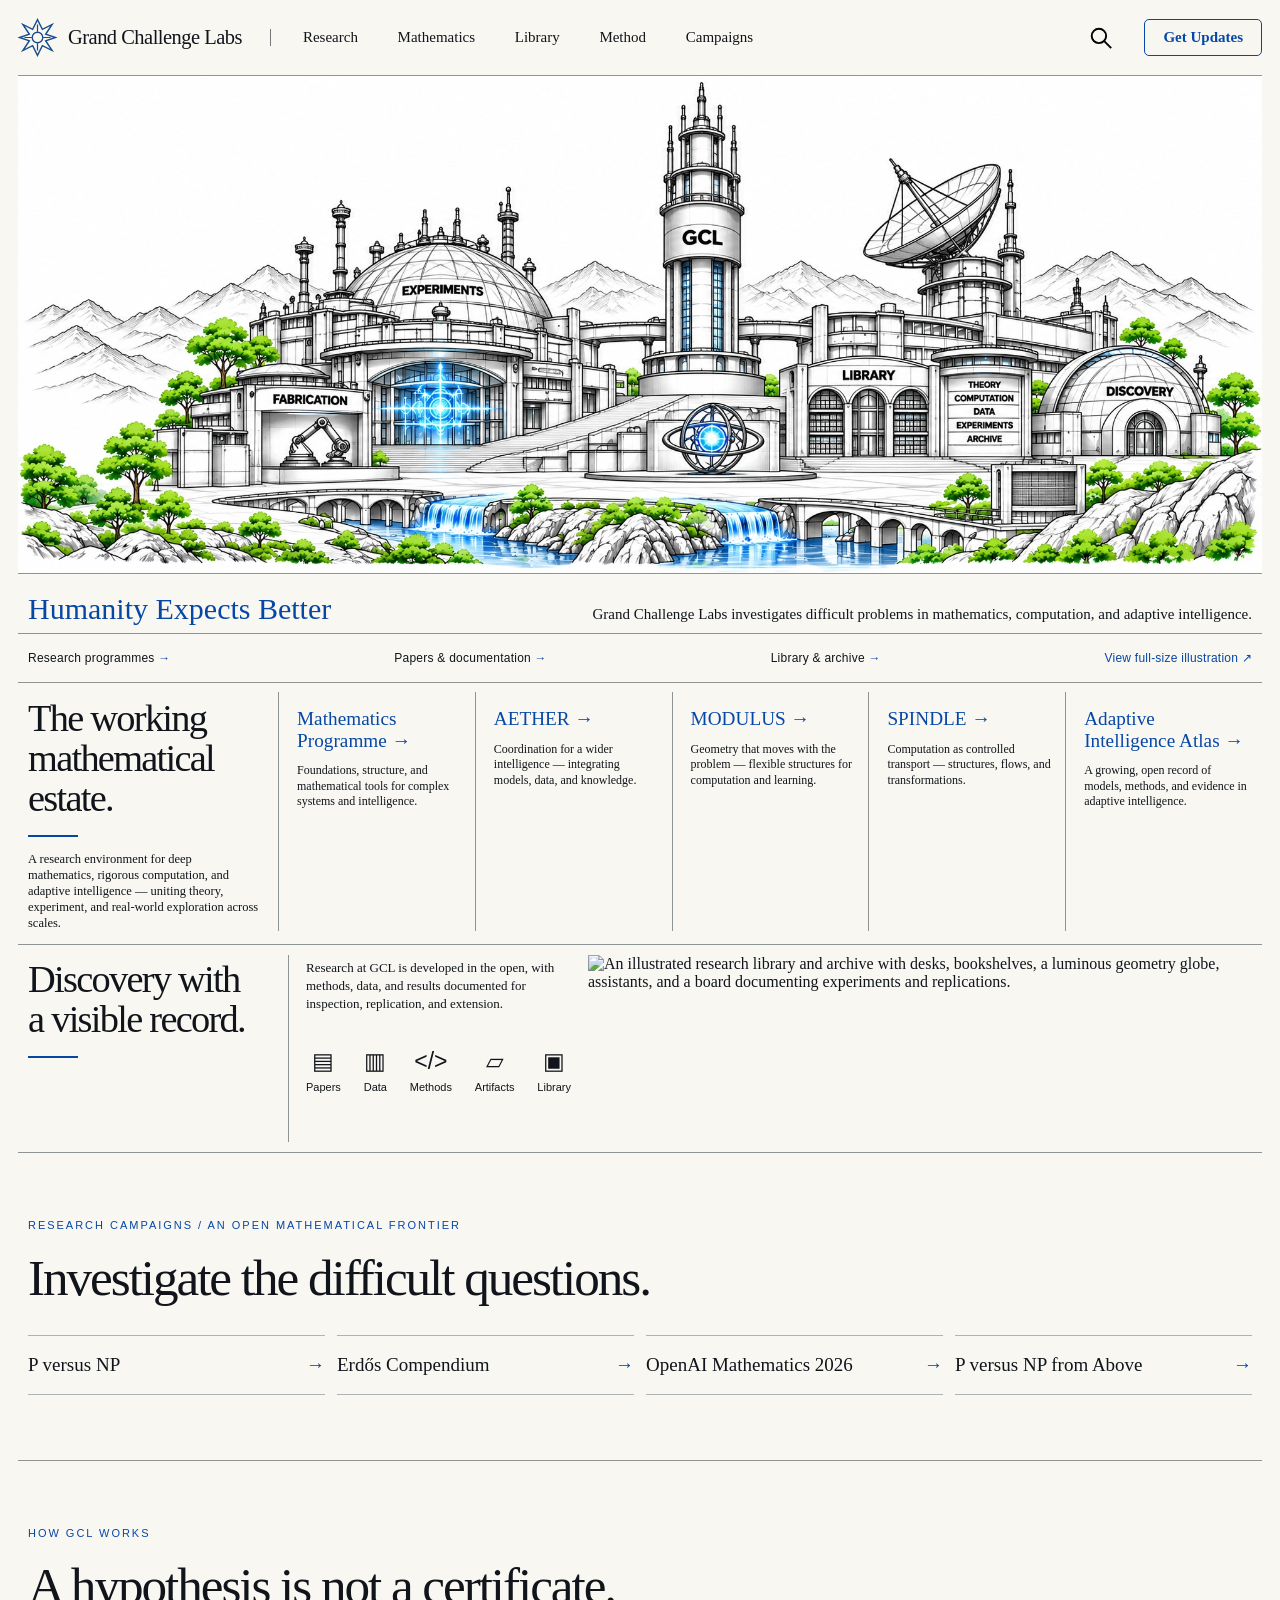
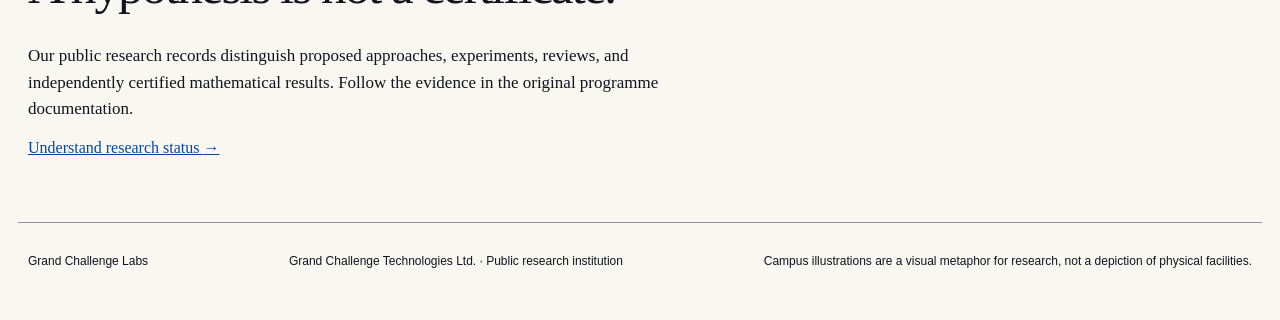
==== index.html @ 89ad5665 "Establish GCL institutional homepage from validated preview baseline" ====
<!doctype html>
<html lang="en">
<head>
  <meta charset="utf-8">
  <meta name="viewport" content="width=device-width, initial-scale=1">
  <meta name="theme-color" content="#f8f7f2">
  <meta name="description" content="Grand Challenge Labs investigates problems in mathematics, computation, and adaptive intelligence. Explore research programmes, documentary records, and working evidence.">
  <title>Grand Challenge Labs · Humanity Expects Better</title>
  
  <link rel="preload" href="assets/hero-polished-no-wiring.webp" as="image" type="image/webp">
  <style>
:root{--ink:#11151b;--paper:#f8f7f2;--blue:#0647a6;--rule:#8f9495;--sans:Arial,Helvetica,sans-serif}*{box-sizing:border-box}html{scroll-behavior:smooth}body{margin:0;background:var(--paper);color:var(--ink);font-family:Georgia,'Times New Roman',serif}a{color:inherit}a:focus-visible,button:focus-visible,input:focus-visible{outline:3px solid var(--blue);outline-offset:3px}button{font:inherit}.shell{width:min(1440px,calc(100% - 36px));margin-inline:auto}.skip{position:absolute;left:-9999px;z-index:50;background:white;padding:14px}.skip:focus{left:10px;top:10px}.masthead{height:76px;display:flex;align-items:center;border-bottom:1px solid #939393;gap:28px}.identity{display:flex;align-items:center;gap:11px;text-decoration:none;font-size:clamp(17px,1.6vw,23px);white-space:nowrap;letter-spacing:-.025em}.mark{height:39px;width:39px;color:#174d8e}.masthead nav{display:flex;border-left:1px solid #777;padding-left:32px;gap:clamp(18px,3.1vw,51px);flex:1}.masthead nav a{text-decoration:none;font-size:15px;white-space:nowrap}.masthead nav a:hover,.record-links a:hover,.quick-links a:hover{text-decoration:underline;text-decoration-color:var(--blue)}.mast-actions{display:flex;align-items:center;gap:28px}.search-button{background:none;border:0;cursor:pointer;width:31px;height:31px;padding:2px}.search-button svg{width:100%;height:100%}.outline-button{display:inline-flex;justify-content:center;align-items:center;gap:7px;border:1.5px solid var(--blue);border-radius:5px;padding:9px 18px;color:var(--blue);text-decoration:none;white-space:nowrap;background:rgba(248,247,242,.94);font-size:15px;font-weight:bold}.outline-button:hover{background:#e4ebf9}.menu-toggle{display:none}.hero{height:565px;position:relative;overflow:hidden}.hero-art{position:absolute;right:-10px;top:0;width:calc(100% - 190px);height:100%;object-fit:cover;object-position:right center}.hero:after{content:"";position:absolute;left:0;top:0;bottom:0;width:365px;background:linear-gradient(90deg,var(--paper) 0%,rgba(248,247,242,.98) 45%,rgba(248,247,242,.78) 74%,transparent 100%);pointer-events:none}.hero-copy{position:absolute;left:12px;top:13px;z-index:1;width:300px}.hero h1{font-size:clamp(62px,6.8vw,99px);font-weight:400;line-height:.82;letter-spacing:-.075em;margin:0 0 9px}.brand-rule{height:1.5px;background:#111;width:230px;margin:13px 0 8px}.tagline{font-size:23px;line-height:1.1;color:var(--blue);margin:0 0 11px;white-space:nowrap}.lede{font-size:16px;line-height:1.19;max-width:259px;margin:0 0 14px}.hero-cta{font-size:13px;padding:8px 10px}.quick-links{display:grid;gap:14px;margin-top:18px}.quick-links a{display:flex;align-items:center;gap:14px;font-size:12px;text-decoration:none}.quick-icon{font-size:22px;width:22px;line-height:1;text-align:center}.rule{border-top:1px solid var(--rule)}.estate{min-height:0;display:grid;grid-template-columns:minmax(260px,1.2fr) minmax(0,4.8fr);border-bottom:1px solid var(--rule);padding:9px 0 13px}.estate-intro{padding:7px 19px 0 10px}.estate h2,.record h2{font-size:clamp(31px,3vw,48px);line-height:1.04;font-weight:400;letter-spacing:-.045em;margin:0 0 16px}.blue-rule{display:block;background:var(--blue);width:50px;height:2px;margin:0 0 14px}.estate-intro p{font-size:12.5px;line-height:1.28;max-width:316px;margin:0}.programme-grid{display:grid;grid-template-columns:repeat(5,minmax(0,1fr));min-width:0}.programme{border-left:1px solid var(--rule);text-decoration:none;padding:16px 14px 18px 18px;min-width:0;display:flex;flex-direction:column}.programme h3{font-size:clamp(17px,1.5vw,21px);line-height:1.12;letter-spacing:.002em;color:var(--blue);font-weight:400;margin:0 0 12px}.programme h3 span{white-space:nowrap}.programme p{font-size:12px;line-height:1.28;margin:0;max-width:190px}.programme:hover h3{text-decoration:underline}.record{min-height:206px;display:grid;grid-template-columns: 270px 300px minmax(0,1fr);border-bottom:1px solid var(--rule);padding:10px 0}.record-title{padding:5px 12px 0 10px}.record-copy{padding:4px 17px;border-left:1px solid var(--rule)}.record-copy p{font-size:13px;line-height:1.38;margin:0}.record-links{display:flex;justify-content:space-between;gap:10px;margin-top:35px}.record-links a{font:11px var(--sans);text-decoration:none;text-align:center;display:grid;gap:9px}.record-links a span{font-size:23px;height:24px}.library-art{display:block;width:100%;height:187px;object-fit:cover;object-position:center}.below,.method{padding:62px 10px 65px;border-bottom:1px solid var(--rule)}.eyebrow{text-transform:uppercase;letter-spacing:.18em;font:11px var(--sans);color:var(--blue)}.below h2,.method h2{font-size:clamp(30px,4vw,58px);font-weight:400;letter-spacing:-.04em;margin:15px 0 28px}.below-links{display:grid;grid-template-columns:repeat(4,1fr);gap:12px}.below-links a{border-top:1px solid #b0b3b4;border-bottom:1px solid #b0b3b4;padding:18px 0;display:flex;align-items:center;justify-content:space-between;gap:12px;font-size:19px;text-decoration:none}.below-links a:hover{color:var(--blue)}.below-links span{color:var(--blue)}.method p{max-width:700px;font-size:17px;line-height:1.55}.method>a{color:var(--blue)}footer{padding:30px 10px 50px;display:flex;flex-wrap:wrap;justify-content:space-between;gap:18px;font:12px/1.4 var(--sans)}dialog{width:min(610px,calc(100vw - 40px));padding:32px;border:1px solid #69717a;background:var(--paper);box-shadow:0 20px 70px #0003}dialog::backdrop{background:#1119}dialog h2{font-size:38px;font-weight:normal}dialog label{display:block;font:13px var(--sans);margin-bottom:9px}dialog input{display:block;width:100%;padding:13px;font:18px var(--sans);background:white;border:1px solid #69717a}dialog .close{float:right;background:none;border:0;font-size:32px;cursor:pointer}#search-results{display:grid;margin-top:22px;gap:7px}#search-results a{text-decoration:none;padding:10px;border-bottom:1px solid #bbb}#search-results a:hover{color:var(--blue)}
@media(max-width:1180px){.masthead{gap:16px}.masthead nav{gap:16px;padding-left:18px}.mast-actions{gap:9px}.programme{padding-left:10px;padding-right:9px}.estate{grid-template-columns:250px minmax(0,1fr)}.record{grid-template-columns:245px 270px minmax(0,1fr)}}
@media(max-width:900px){.masthead{height:auto;min-height:70px;flex-wrap:wrap;padding:13px 0}.identity{flex:1}.menu-toggle{display:inline-flex;align-items:center;gap:8px;background:none;border:1px solid #a2a2a2;padding:6px 9px;border-radius:3px;font:13px var(--sans)}.masthead nav{display:none;order:5;flex-basis:100%;border:0;padding:10px 0;border-top:1px solid #bbb;flex-wrap:wrap}.masthead nav.open{display:flex}.mast-actions{margin-left:auto}.updates{font-size:12px;padding:7px}.hero{height:525px}.hero-art{width:calc(100% + 100px);right:-235px;opacity:.85}.hero:after{width:400px}.estate{display:block;padding-bottom:20px}.estate-intro{padding:17px 11px}.estate-intro p{max-width:650px;font-size:14px}.programme-grid{grid-template-columns:repeat(3,minmax(0,1fr));gap:0}.programme{padding:10px 15px;min-height:185px}.record{grid-template-columns: 1fr 1fr}.library-art{grid-column:1/-1;height:auto;max-height:270px;object-fit:cover}.below-links{grid-template-columns:repeat(2,1fr)}}
@media(max-width:600px){.shell{width:min(100% - 24px,1440px)}.identity{font-size:17px}.mark{width:32px;height:32px}.masthead{gap:10px}.mast-actions{gap:4px}.updates{display:none}.hero{height:620px}.hero-art{width:100%;right:-65px;top:233px;height:390px;object-fit:cover;object-position:center}.hero:after{width:100%;height:285px;bottom:auto;background:linear-gradient(var(--paper) 82%, transparent)}.hero-copy{left:4px;top:8px;width:100%;}.hero h1{font-size:59px}.brand-rule{width:206px;margin:11px 0 8px}.tagline{font-size:22px}.lede{max-width:300px;font-size:14px;line-height:1.32}.hero-cta{font-size:12px;padding:7px}.quick-links{position:absolute;top:386px;background:#f8f7f2eb;padding:12px;margin:0;left:0;gap:8px}.quick-links a{font-size:11px}.programme-grid{grid-template-columns:repeat(2,minmax(0,1fr))}.programme{padding:12px 8px;min-height:210px}.programme h3{font-size:18px}.programme-graphic{height:60px}.programme p{font-size:12px}.record{display:block}.record-title,.record-copy{border:0;padding:12px 7px}.record-links{margin-top:20px}.library-art{height:auto;max-height:none}.below-links{grid-template-columns:1fr}.below,.method{padding:42px 10px}.below-links a{font-size:17px}}
@media(prefers-reduced-motion:reduce){html{scroll-behavior:auto}}

/* Hero integrity: mockup artwork contains editorial text in its left edge.
   Crop that edge inside a dedicated illustration viewport; never layer the
   live heading over the image. Keep both responsive and accessible. */
.hero{isolation:isolate}
.hero-visual{position:absolute;inset:0 0 0 420px;overflow:hidden;pointer-events:none}
.hero-art{position:absolute;top:0;right:0;left:auto;width:140%;height:100%;object-fit:cover;object-position:right center;max-width:none}
.hero:after{display:none}
.hero-copy{left:12px;top:16px;width:395px;z-index:2}
.hero h1{font-size:clamp(64px,5.35vw,82px);line-height:.91;letter-spacing:-.065em}
.tagline{font-size:22px}
.lede{font-size:16px;line-height:1.32;max-width:300px}
@media(max-width:900px){.hero{height:525px}.hero-visual{left:355px}.hero-copy{width:335px}.hero h1{font-size:clamp(61px,7vw,73px)}}
@media(max-width:600px){.hero{height:725px}.hero-copy{top:10px;left:5px;width:calc(100% - 10px)}.hero h1{font-size:clamp(53px,11vw,67px)}.hero-visual{inset:345px 0 0 0}.hero-art{width:145%;height:100%;top:0;right:0;object-fit:cover;object-position:right center}.quick-links{position:static;background:transparent;padding:0;margin-top:15px;gap:8px}.lede{font-size:14px;max-width:300px}.tagline{font-size:20px}}
@media(min-width:601px) and (max-width:720px){.hero-visual{left:330px}.hero-copy{width:315px}.hero h1{font-size:60px}}


/* Full-composition hero: no cropping, forced aspect ratio, or overlay text. */
.visually-hidden{position:absolute!important;width:1px;height:1px;padding:0;margin:-1px;overflow:hidden;clip-path:inset(50%);white-space:nowrap;border:0}
.hero{height:auto;min-height:0;position:relative;overflow:visible;isolation:auto}
.hero-art{display:block;position:static;inset:auto;width:100%;max-width:100%;height:auto;min-height:0;object-fit:contain;object-position:center;opacity:1;image-rendering:auto}
.hero:after{display:none}
.hero-hotspot{position:absolute;left:2.5%;top:54%;width:15%;height:8%;border-radius:5px}
.hero-hotspot:focus-visible{outline:3px solid var(--blue);outline-offset:1px}
.hero-links{display:flex;align-items:center;justify-content:space-between;gap:15px;flex-wrap:wrap;padding:15px 10px;border-top:1px solid var(--rule);font:12px/1.5 var(--sans);letter-spacing:.02em}
.hero-links a{color:var(--ink);text-decoration:none}
.hero-links a span{color:var(--blue)}
.hero-links a:hover{text-decoration:underline}
.hero-links .view-art{color:var(--blue)}
@media(max-width:900px){.hero{height:auto;min-height:0}.hero-art{position:static;right:auto;top:auto;width:100%;height:auto;opacity:1;object-fit:contain}}
@media(max-width:600px){.hero{height:auto;min-height:0}.hero-art{position:static;right:auto;top:auto;width:100%;height:auto;object-fit:contain}.hero-links{display:grid;grid-template-columns:1fr 1fr;gap:14px;font-size:12px}.hero-hotspot{display:none}}


/* Approved clean architectural engraving: full-image presentation with no overlaid copy. */
.hero{position:relative;overflow:visible;height:auto;min-height:0}
.hero-art{display:block;position:static;width:100%;max-width:100%;height:auto;object-fit:contain;object-position:center;opacity:1;image-rendering:auto}
.hero-introduction{display:flex;align-items:baseline;justify-content:space-between;gap:2.5rem;border-top:1px solid var(--rule);padding:17px 10px 6px}
.hero-introduction p{margin:0;font-size:15px;line-height:1.5}
.hero-introduction .hero-motto{font-size:clamp(21px,2.4vw,30px);color:var(--blue);white-space:nowrap;line-height:1.2}
@media(max-width:690px){.hero-introduction{display:block;padding-top:16px}.hero-introduction p+p{margin-top:9px}}
</style>
  
</head>
<body>
<a class="skip" href="#main">Skip to content</a>
<header class="masthead shell">
  <a class="identity" href="#top" aria-label="Grand Challenge Labs — home">
    <svg class="mark" viewBox="0 0 48 48" aria-hidden="true"><path d="M24 2L30 14 42 8 34 20 46 24 34 28 42 40 30 34 24 46 18 34 6 40 14 28 2 24 14 20 6 8 18 14Z" fill="none" stroke="currentColor" stroke-width="1.7"/><circle cx="24" cy="24" r="6.5" fill="none" stroke="currentColor" stroke-width="1.7"/><path d="M24 8V17M24 31V40M8 24H17M31 24H40" stroke="currentColor" stroke-width="1.5"/></svg>
    <span>Grand Challenge Labs</span>
  </a>
  <button class="menu-toggle" type="button" aria-expanded="false" aria-controls="main-navigation"><span class="menu-lines" aria-hidden="true">☰</span> Menu</button>
  <nav id="main-navigation" aria-label="Main navigation">
    <a href="#research">Research</a>
    <a href="#mathematics">Mathematics</a>
    <a href="#library">Library</a>
    <a href="#method">Method</a>
    <a href="#campaigns">Campaigns</a>
  </nav>
  <div class="mast-actions">
    <button id="search-button" class="search-button" type="button" aria-label="Search the site" title="Search the site"><svg viewBox="0 0 24 24" fill="none" stroke="currentColor" stroke-width="1.7" aria-hidden="true"><circle cx="10.6" cy="10.6" r="6.4"/><path d="m15.5 15.5 6 6"/></svg></button>
    <a class="outline-button updates" href="https://github.com/grandchallenge" aria-label="Follow Grand Challenge Labs updates on GitHub">Get Updates</a>
  </div>
</header>
<main id="main" class="shell">
  <section class="hero" id="top" aria-label="Grand Challenge Labs illustrated research campus">
    <h1 class="visually-hidden">Grand Challenge Labs</h1>
    <img class="hero-art" src="assets/hero-polished-no-wiring.webp" width="1983" height="793" alt="Architectural ink engraving of a calmer Grand Challenge Labs campus featuring a clean cylindrical GCL tower without surrounding cables, experimental dome, fabrication hall, library, satellite dish and discovery dome. Green foliage and blue water and experimental lighting provide restrained color accents." fetchpriority="high" decoding="async">
  </section>
  <div class="hero-introduction" aria-label="Institutional introduction"><p class="hero-motto">Humanity Expects Better</p><p>Grand Challenge Labs investigates difficult problems in mathematics, computation, and adaptive intelligence.</p></div>
  <nav class="hero-links" aria-label="Featured destinations">
    <a href="#research">Research programmes <span aria-hidden="true">→</span></a>
    <a href="https://grandchallenge.github.io/MATH-PROGRAMME/documentaries/">Papers &amp; documentation <span aria-hidden="true">→</span></a>
    <a href="#library">Library &amp; archive <span aria-hidden="true">→</span></a>
    <a class="view-art" href="assets/hero-polished-no-wiring.webp" target="_blank" rel="noopener">View full-size illustration <span aria-hidden="true">↗</span></a>
  </nav>
  <div class="rule"></div>
  <section id="research" class="estate" aria-labelledby="estate-title">
    <div class="estate-intro" id="mathematics">
      <h2 id="estate-title">The working<br>mathematical estate.</h2><span class="blue-rule"></span>
      <p>A research environment for deep mathematics, rigorous computation, and adaptive intelligence — uniting theory, experiment, and real-world exploration across scales.</p>
    </div>
    <div class="programme-grid">
      <a class="programme" href="https://grandchallenge.github.io/MATH-PROGRAMME/">
        <h3>Mathematics<br>Programme <span aria-hidden="true">→</span></h3>
        <p>Foundations, structure, and mathematical tools for complex systems and intelligence.</p>
      </a>
      <a class="programme" href="https://github.com/grandchallenge/AETHER">
        <h3>AETHER <span aria-hidden="true">→</span></h3>
        <p>Coordination for a wider intelligence — integrating models, data, and knowledge.</p>
      </a>
      <a class="programme" href="https://github.com/grandchallenge/MODULUS">
        <h3>MODULUS <span aria-hidden="true">→</span></h3>
        <p>Geometry that moves with the problem — flexible structures for computation and learning.</p>
      </a>
      <a class="programme" href="https://github.com/grandchallenge/MODULUS" aria-label="SPINDLE programme context and related GCL research">
        <h3>SPINDLE <span aria-hidden="true">→</span></h3>
        <p>Computation as controlled transport — structures, flows, and transformations.</p>
      </a>
      <a class="programme" href="https://github.com/grandchallenge/ADAPTIVE-INTELLIGENCE-ATLAS">
        <h3>Adaptive<br>Intelligence Atlas <span aria-hidden="true">→</span></h3>
        <p>A growing, open record of models, methods, and evidence in adaptive intelligence.</p>
      </a>
    </div>
  </section>
  <section class="record" id="library" aria-labelledby="record-title">
    <div class="record-title"><h2 id="record-title">Discovery with<br>a visible record.</h2><span class="blue-rule"></span></div>
    <div class="record-copy"><p>Research at GCL is developed in the open, with methods, data, and results documented for inspection, replication, and extension.</p>
      <div class="record-links"><a href="https://grandchallenge.github.io/MATH-PROGRAMME/documentaries/"><span aria-hidden="true">▤</span>Papers</a><a href="https://github.com/grandchallenge/MATHFORGE"><span aria-hidden="true">▥</span>Data</a><a href="https://github.com/grandchallenge/MATHSOLVE"><span aria-hidden="true">&lt;/&gt;</span>Methods</a><a href="https://github.com/grandchallenge/MATHCERT"><span aria-hidden="true">▱</span>Artifacts</a><a href="https://grandchallenge.github.io/MATH-PROGRAMME/"><span aria-hidden="true">▣</span>Library</a></div>
    </div>
    <img class="library-art" src="assets/library.webp" width="760" height="179" loading="lazy" alt="An illustrated research library and archive with desks, bookshelves, a luminous geometry globe, assistants, and a board documenting experiments and replications.">
  </section>
  <section class="below" id="campaigns">
    <span class="eyebrow">Research campaigns / an open mathematical frontier</span><h2>Investigate the difficult questions.</h2>
    <div class="below-links"><a href="https://grandchallenge.github.io/MATH-PROGRAMME/domains/p_vs_np/">P versus NP <span>→</span></a><a href="https://grandchallenge.github.io/MATH-PROGRAMME/erdos/">Erdős Compendium <span>→</span></a><a href="https://grandchallenge.github.io/MATH-PROGRAMME/oai26/">OpenAI Mathematics 2026 <span>→</span></a><a href="https://grandchallenge.github.io/MATH-PROGRAMME/pnp_above/">P versus NP from Above <span>→</span></a></div>
  </section>
  <section class="method" id="method"><span class="eyebrow">How GCL works</span><h2>A hypothesis is not a certificate.</h2><p>Our public research records distinguish proposed approaches, experiments, reviews, and independently certified mathematical results. Follow the evidence in the original programme documentation.</p><a href="https://grandchallenge.github.io/MATH-PROGRAMME/STATUS_TAXONOMY/">Understand research status <span aria-hidden="true">→</span></a></section>
</main>
<footer class="shell"><span>Grand Challenge Labs</span><span>Grand Challenge Technologies Ltd. · Public research institution</span><span>Campus illustrations are a visual metaphor for research, not a depiction of physical facilities.</span></footer>
<dialog id="search-dialog" aria-labelledby="search-title"><form method="dialog"><button class="close" aria-label="Close search">×</button></form><h2 id="search-title">Explore the estate</h2><label for="site-search">Search programmes and publications</label><input id="site-search" type="search" placeholder="e.g. mathematics, AETHER, P versus NP"><div id="search-results" role="region" aria-live="polite"></div></dialog>
<script>
'use strict';
const menuButton = document.querySelector('.menu-toggle');
const nav = document.querySelector('#main-navigation');
menuButton.addEventListener('click', () => { const expanded = menuButton.getAttribute('aria-expanded') === 'true'; menuButton.setAttribute('aria-expanded', String(!expanded)); nav.classList.toggle('open', !expanded); });
nav.querySelectorAll('a').forEach(a => a.addEventListener('click', () => { nav.classList.remove('open'); menuButton.setAttribute('aria-expanded','false'); }));
const searchDialog = document.getElementById('search-dialog');
document.getElementById('search-button').addEventListener('click', () => { searchDialog.showModal(); document.getElementById('site-search').focus(); });
const routes = [
 ['Mathematics Programme', 'https://grandchallenge.github.io/MATH-PROGRAMME/'],
 ['P versus NP', 'https://grandchallenge.github.io/MATH-PROGRAMME/domains/p_vs_np/'],
 ['P versus NP from Above', 'https://grandchallenge.github.io/MATH-PROGRAMME/pnp_above/'],
 ['Erdős Compendium', 'https://grandchallenge.github.io/MATH-PROGRAMME/erdos/'],
 ['OpenAI Mathematics 2026', 'https://grandchallenge.github.io/MATH-PROGRAMME/oai26/'],
 ['AETHER', 'https://github.com/grandchallenge/AETHER'],
 ['MODULUS', 'https://github.com/grandchallenge/MODULUS'],
 ['Adaptive Intelligence Atlas', 'https://github.com/grandchallenge/ADAPTIVE-INTELLIGENCE-ATLAS'],
 ['Mathematics documentary library', 'https://grandchallenge.github.io/MATH-PROGRAMME/documentaries/'],
 ['MATHCERT', 'https://github.com/grandchallenge/MATHCERT'],
 ['Research method', '#method']
];
const searchField = document.getElementById('site-search');
const searchResults = document.getElementById('search-results');
function renderResults() {
 const query=searchField.value.toLowerCase().trim(); searchResults.replaceChildren();
 const matches=routes.filter(([label]) => label.toLowerCase().includes(query)).slice(0,8);
 for(const [label,url] of matches){const a=document.createElement('a');a.href=url;a.textContent=label+' →';searchResults.append(a);}
 if(!matches.length){const p=document.createElement('p');p.textContent='No matching programme in the quick index. Use the Mathematics Programme documentation for deeper searches.';searchResults.append(p);}
}
searchField.addEventListener('input',renderResults);
renderResults();

</script>
</body>
</html>
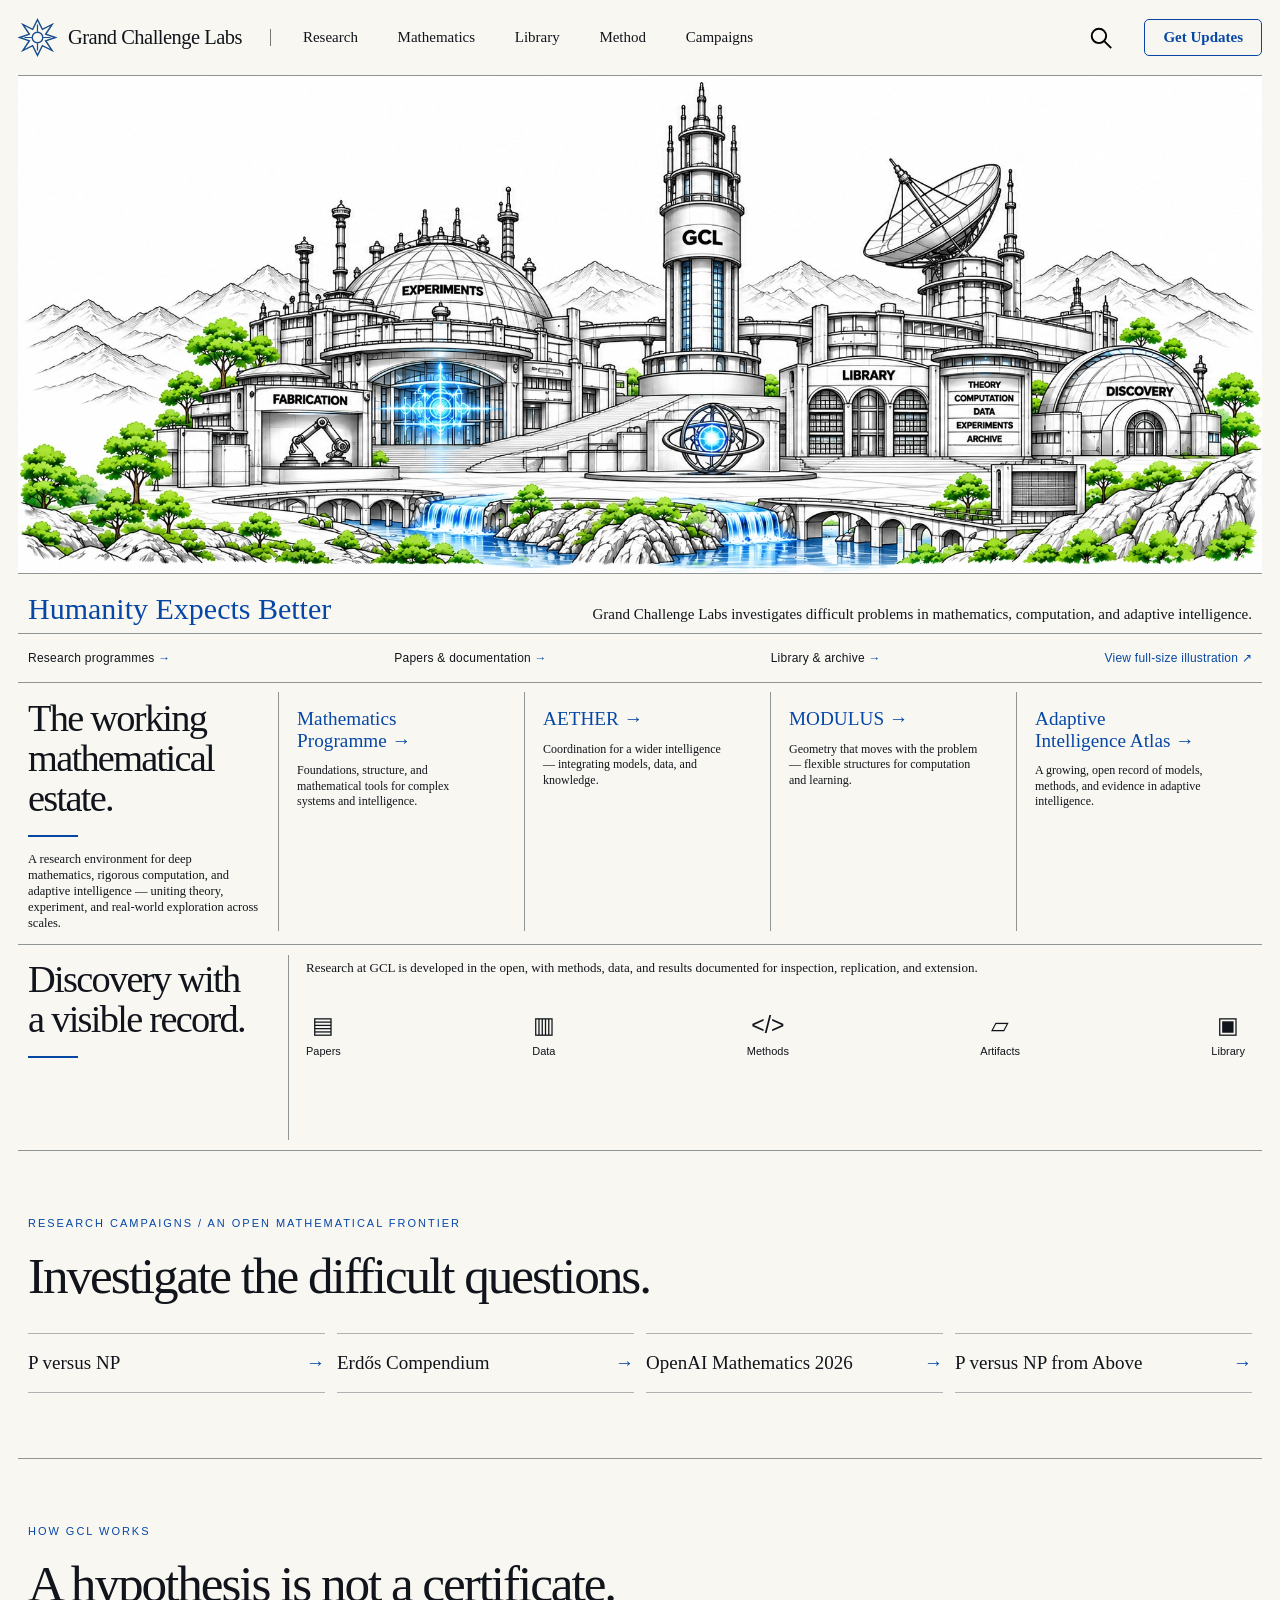
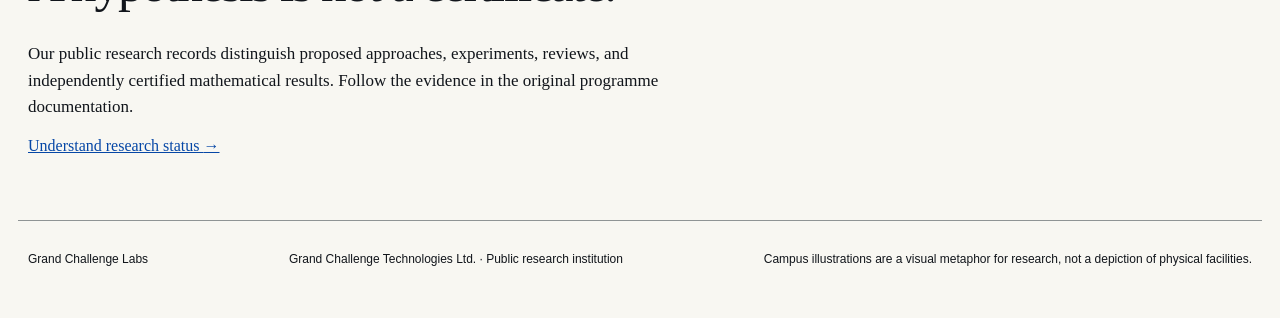
==== commit 2f1bc66d: "Keep hero illustration and four programme cells" ====
--- a/index.html
+++ b/index.html
@@ -9,10 +9,10 @@
   
   <link rel="preload" href="assets/hero-polished-no-wiring.webp" as="image" type="image/webp">
   <style>
-:root{--ink:#11151b;--paper:#f8f7f2;--blue:#0647a6;--rule:#8f9495;--sans:Arial,Helvetica,sans-serif}*{box-sizing:border-box}html{scroll-behavior:smooth}body{margin:0;background:var(--paper);color:var(--ink);font-family:Georgia,'Times New Roman',serif}a{color:inherit}a:focus-visible,button:focus-visible,input:focus-visible{outline:3px solid var(--blue);outline-offset:3px}button{font:inherit}.shell{width:min(1440px,calc(100% - 36px));margin-inline:auto}.skip{position:absolute;left:-9999px;z-index:50;background:white;padding:14px}.skip:focus{left:10px;top:10px}.masthead{height:76px;display:flex;align-items:center;border-bottom:1px solid #939393;gap:28px}.identity{display:flex;align-items:center;gap:11px;text-decoration:none;font-size:clamp(17px,1.6vw,23px);white-space:nowrap;letter-spacing:-.025em}.mark{height:39px;width:39px;color:#174d8e}.masthead nav{display:flex;border-left:1px solid #777;padding-left:32px;gap:clamp(18px,3.1vw,51px);flex:1}.masthead nav a{text-decoration:none;font-size:15px;white-space:nowrap}.masthead nav a:hover,.record-links a:hover,.quick-links a:hover{text-decoration:underline;text-decoration-color:var(--blue)}.mast-actions{display:flex;align-items:center;gap:28px}.search-button{background:none;border:0;cursor:pointer;width:31px;height:31px;padding:2px}.search-button svg{width:100%;height:100%}.outline-button{display:inline-flex;justify-content:center;align-items:center;gap:7px;border:1.5px solid var(--blue);border-radius:5px;padding:9px 18px;color:var(--blue);text-decoration:none;white-space:nowrap;background:rgba(248,247,242,.94);font-size:15px;font-weight:bold}.outline-button:hover{background:#e4ebf9}.menu-toggle{display:none}.hero{height:565px;position:relative;overflow:hidden}.hero-art{position:absolute;right:-10px;top:0;width:calc(100% - 190px);height:100%;object-fit:cover;object-position:right center}.hero:after{content:"";position:absolute;left:0;top:0;bottom:0;width:365px;background:linear-gradient(90deg,var(--paper) 0%,rgba(248,247,242,.98) 45%,rgba(248,247,242,.78) 74%,transparent 100%);pointer-events:none}.hero-copy{position:absolute;left:12px;top:13px;z-index:1;width:300px}.hero h1{font-size:clamp(62px,6.8vw,99px);font-weight:400;line-height:.82;letter-spacing:-.075em;margin:0 0 9px}.brand-rule{height:1.5px;background:#111;width:230px;margin:13px 0 8px}.tagline{font-size:23px;line-height:1.1;color:var(--blue);margin:0 0 11px;white-space:nowrap}.lede{font-size:16px;line-height:1.19;max-width:259px;margin:0 0 14px}.hero-cta{font-size:13px;padding:8px 10px}.quick-links{display:grid;gap:14px;margin-top:18px}.quick-links a{display:flex;align-items:center;gap:14px;font-size:12px;text-decoration:none}.quick-icon{font-size:22px;width:22px;line-height:1;text-align:center}.rule{border-top:1px solid var(--rule)}.estate{min-height:0;display:grid;grid-template-columns:minmax(260px,1.2fr) minmax(0,4.8fr);border-bottom:1px solid var(--rule);padding:9px 0 13px}.estate-intro{padding:7px 19px 0 10px}.estate h2,.record h2{font-size:clamp(31px,3vw,48px);line-height:1.04;font-weight:400;letter-spacing:-.045em;margin:0 0 16px}.blue-rule{display:block;background:var(--blue);width:50px;height:2px;margin:0 0 14px}.estate-intro p{font-size:12.5px;line-height:1.28;max-width:316px;margin:0}.programme-grid{display:grid;grid-template-columns:repeat(5,minmax(0,1fr));min-width:0}.programme{border-left:1px solid var(--rule);text-decoration:none;padding:16px 14px 18px 18px;min-width:0;display:flex;flex-direction:column}.programme h3{font-size:clamp(17px,1.5vw,21px);line-height:1.12;letter-spacing:.002em;color:var(--blue);font-weight:400;margin:0 0 12px}.programme h3 span{white-space:nowrap}.programme p{font-size:12px;line-height:1.28;margin:0;max-width:190px}.programme:hover h3{text-decoration:underline}.record{min-height:206px;display:grid;grid-template-columns: 270px 300px minmax(0,1fr);border-bottom:1px solid var(--rule);padding:10px 0}.record-title{padding:5px 12px 0 10px}.record-copy{padding:4px 17px;border-left:1px solid var(--rule)}.record-copy p{font-size:13px;line-height:1.38;margin:0}.record-links{display:flex;justify-content:space-between;gap:10px;margin-top:35px}.record-links a{font:11px var(--sans);text-decoration:none;text-align:center;display:grid;gap:9px}.record-links a span{font-size:23px;height:24px}.library-art{display:block;width:100%;height:187px;object-fit:cover;object-position:center}.below,.method{padding:62px 10px 65px;border-bottom:1px solid var(--rule)}.eyebrow{text-transform:uppercase;letter-spacing:.18em;font:11px var(--sans);color:var(--blue)}.below h2,.method h2{font-size:clamp(30px,4vw,58px);font-weight:400;letter-spacing:-.04em;margin:15px 0 28px}.below-links{display:grid;grid-template-columns:repeat(4,1fr);gap:12px}.below-links a{border-top:1px solid #b0b3b4;border-bottom:1px solid #b0b3b4;padding:18px 0;display:flex;align-items:center;justify-content:space-between;gap:12px;font-size:19px;text-decoration:none}.below-links a:hover{color:var(--blue)}.below-links span{color:var(--blue)}.method p{max-width:700px;font-size:17px;line-height:1.55}.method>a{color:var(--blue)}footer{padding:30px 10px 50px;display:flex;flex-wrap:wrap;justify-content:space-between;gap:18px;font:12px/1.4 var(--sans)}dialog{width:min(610px,calc(100vw - 40px));padding:32px;border:1px solid #69717a;background:var(--paper);box-shadow:0 20px 70px #0003}dialog::backdrop{background:#1119}dialog h2{font-size:38px;font-weight:normal}dialog label{display:block;font:13px var(--sans);margin-bottom:9px}dialog input{display:block;width:100%;padding:13px;font:18px var(--sans);background:white;border:1px solid #69717a}dialog .close{float:right;background:none;border:0;font-size:32px;cursor:pointer}#search-results{display:grid;margin-top:22px;gap:7px}#search-results a{text-decoration:none;padding:10px;border-bottom:1px solid #bbb}#search-results a:hover{color:var(--blue)}
-@media(max-width:1180px){.masthead{gap:16px}.masthead nav{gap:16px;padding-left:18px}.mast-actions{gap:9px}.programme{padding-left:10px;padding-right:9px}.estate{grid-template-columns:250px minmax(0,1fr)}.record{grid-template-columns:245px 270px minmax(0,1fr)}}
-@media(max-width:900px){.masthead{height:auto;min-height:70px;flex-wrap:wrap;padding:13px 0}.identity{flex:1}.menu-toggle{display:inline-flex;align-items:center;gap:8px;background:none;border:1px solid #a2a2a2;padding:6px 9px;border-radius:3px;font:13px var(--sans)}.masthead nav{display:none;order:5;flex-basis:100%;border:0;padding:10px 0;border-top:1px solid #bbb;flex-wrap:wrap}.masthead nav.open{display:flex}.mast-actions{margin-left:auto}.updates{font-size:12px;padding:7px}.hero{height:525px}.hero-art{width:calc(100% + 100px);right:-235px;opacity:.85}.hero:after{width:400px}.estate{display:block;padding-bottom:20px}.estate-intro{padding:17px 11px}.estate-intro p{max-width:650px;font-size:14px}.programme-grid{grid-template-columns:repeat(3,minmax(0,1fr));gap:0}.programme{padding:10px 15px;min-height:185px}.record{grid-template-columns: 1fr 1fr}.library-art{grid-column:1/-1;height:auto;max-height:270px;object-fit:cover}.below-links{grid-template-columns:repeat(2,1fr)}}
-@media(max-width:600px){.shell{width:min(100% - 24px,1440px)}.identity{font-size:17px}.mark{width:32px;height:32px}.masthead{gap:10px}.mast-actions{gap:4px}.updates{display:none}.hero{height:620px}.hero-art{width:100%;right:-65px;top:233px;height:390px;object-fit:cover;object-position:center}.hero:after{width:100%;height:285px;bottom:auto;background:linear-gradient(var(--paper) 82%, transparent)}.hero-copy{left:4px;top:8px;width:100%;}.hero h1{font-size:59px}.brand-rule{width:206px;margin:11px 0 8px}.tagline{font-size:22px}.lede{max-width:300px;font-size:14px;line-height:1.32}.hero-cta{font-size:12px;padding:7px}.quick-links{position:absolute;top:386px;background:#f8f7f2eb;padding:12px;margin:0;left:0;gap:8px}.quick-links a{font-size:11px}.programme-grid{grid-template-columns:repeat(2,minmax(0,1fr))}.programme{padding:12px 8px;min-height:210px}.programme h3{font-size:18px}.programme-graphic{height:60px}.programme p{font-size:12px}.record{display:block}.record-title,.record-copy{border:0;padding:12px 7px}.record-links{margin-top:20px}.library-art{height:auto;max-height:none}.below-links{grid-template-columns:1fr}.below,.method{padding:42px 10px}.below-links a{font-size:17px}}
+:root{--ink:#11151b;--paper:#f8f7f2;--blue:#0647a6;--rule:#8f9495;--sans:Arial,Helvetica,sans-serif}*{box-sizing:border-box}html{scroll-behavior:smooth}body{margin:0;background:var(--paper);color:var(--ink);font-family:Georgia,'Times New Roman',serif}a{color:inherit}a:focus-visible,button:focus-visible,input:focus-visible{outline:3px solid var(--blue);outline-offset:3px}button{font:inherit}.shell{width:min(1440px,calc(100% - 36px));margin-inline:auto}.skip{position:absolute;left:-9999px;z-index:50;background:white;padding:14px}.skip:focus{left:10px;top:10px}.masthead{height:76px;display:flex;align-items:center;border-bottom:1px solid #939393;gap:28px}.identity{display:flex;align-items:center;gap:11px;text-decoration:none;font-size:clamp(17px,1.6vw,23px);white-space:nowrap;letter-spacing:-.025em}.mark{height:39px;width:39px;color:#174d8e}.masthead nav{display:flex;border-left:1px solid #777;padding-left:32px;gap:clamp(18px,3.1vw,51px);flex:1}.masthead nav a{text-decoration:none;font-size:15px;white-space:nowrap}.masthead nav a:hover,.record-links a:hover,.quick-links a:hover{text-decoration:underline;text-decoration-color:var(--blue)}.mast-actions{display:flex;align-items:center;gap:28px}.search-button{background:none;border:0;cursor:pointer;width:31px;height:31px;padding:2px}.search-button svg{width:100%;height:100%}.outline-button{display:inline-flex;justify-content:center;align-items:center;gap:7px;border:1.5px solid var(--blue);border-radius:5px;padding:9px 18px;color:var(--blue);text-decoration:none;white-space:nowrap;background:rgba(248,247,242,.94);font-size:15px;font-weight:bold}.outline-button:hover{background:#e4ebf9}.menu-toggle{display:none}.hero{height:565px;position:relative;overflow:hidden}.hero-art{position:absolute;right:-10px;top:0;width:calc(100% - 190px);height:100%;object-fit:cover;object-position:right center}.hero:after{content:"";position:absolute;left:0;top:0;bottom:0;width:365px;background:linear-gradient(90deg,var(--paper) 0%,rgba(248,247,242,.98) 45%,rgba(248,247,242,.78) 74%,transparent 100%);pointer-events:none}.hero-copy{position:absolute;left:12px;top:13px;z-index:1;width:300px}.hero h1{font-size:clamp(62px,6.8vw,99px);font-weight:400;line-height:.82;letter-spacing:-.075em;margin:0 0 9px}.brand-rule{height:1.5px;background:#111;width:230px;margin:13px 0 8px}.tagline{font-size:23px;line-height:1.1;color:var(--blue);margin:0 0 11px;white-space:nowrap}.lede{font-size:16px;line-height:1.19;max-width:259px;margin:0 0 14px}.hero-cta{font-size:13px;padding:8px 10px}.quick-links{display:grid;gap:14px;margin-top:18px}.quick-links a{display:flex;align-items:center;gap:14px;font-size:12px;text-decoration:none}.quick-icon{font-size:22px;width:22px;line-height:1;text-align:center}.rule{border-top:1px solid var(--rule)}.estate{min-height:0;display:grid;grid-template-columns:minmax(260px,1.2fr) minmax(0,4.8fr);border-bottom:1px solid var(--rule);padding:9px 0 13px}.estate-intro{padding:7px 19px 0 10px}.estate h2,.record h2{font-size:clamp(31px,3vw,48px);line-height:1.04;font-weight:400;letter-spacing:-.045em;margin:0 0 16px}.blue-rule{display:block;background:var(--blue);width:50px;height:2px;margin:0 0 14px}.estate-intro p{font-size:12.5px;line-height:1.28;max-width:316px;margin:0}.programme-grid{display:grid;grid-template-columns:repeat(4,minmax(0,1fr));min-width:0}.programme{border-left:1px solid var(--rule);text-decoration:none;padding:16px 14px 18px 18px;min-width:0;display:flex;flex-direction:column}.programme h3{font-size:clamp(17px,1.5vw,21px);line-height:1.12;letter-spacing:.002em;color:var(--blue);font-weight:400;margin:0 0 12px}.programme h3 span{white-space:nowrap}.programme p{font-size:12px;line-height:1.28;margin:0;max-width:190px}.programme:hover h3{text-decoration:underline}.record{min-height:206px;display:grid;grid-template-columns:270px minmax(0,1fr);border-bottom:1px solid var(--rule);padding:10px 0}.record-title{padding:5px 12px 0 10px}.record-copy{padding:4px 17px;border-left:1px solid var(--rule)}.record-copy p{font-size:13px;line-height:1.38;margin:0}.record-links{display:flex;justify-content:space-between;gap:10px;margin-top:35px}.record-links a{font:11px var(--sans);text-decoration:none;text-align:center;display:grid;gap:9px}.record-links a span{font-size:23px;height:24px}.below,.method{padding:62px 10px 65px;border-bottom:1px solid var(--rule)}.eyebrow{text-transform:uppercase;letter-spacing:.18em;font:11px var(--sans);color:var(--blue)}.below h2,.method h2{font-size:clamp(30px,4vw,58px);font-weight:400;letter-spacing:-.04em;margin:15px 0 28px}.below-links{display:grid;grid-template-columns:repeat(4,1fr);gap:12px}.below-links a{border-top:1px solid #b0b3b4;border-bottom:1px solid #b0b3b4;padding:18px 0;display:flex;align-items:center;justify-content:space-between;gap:12px;font-size:19px;text-decoration:none}.below-links a:hover{color:var(--blue)}.below-links span{color:var(--blue)}.method p{max-width:700px;font-size:17px;line-height:1.55}.method>a{color:var(--blue)}footer{padding:30px 10px 50px;display:flex;flex-wrap:wrap;justify-content:space-between;gap:18px;font:12px/1.4 var(--sans)}dialog{width:min(610px,calc(100vw - 40px));padding:32px;border:1px solid #69717a;background:var(--paper);box-shadow:0 20px 70px #0003}dialog::backdrop{background:#1119}dialog h2{font-size:38px;font-weight:normal}dialog label{display:block;font:13px var(--sans);margin-bottom:9px}dialog input{display:block;width:100%;padding:13px;font:18px var(--sans);background:white;border:1px solid #69717a}dialog .close{float:right;background:none;border:0;font-size:32px;cursor:pointer}#search-results{display:grid;margin-top:22px;gap:7px}#search-results a{text-decoration:none;padding:10px;border-bottom:1px solid #bbb}#search-results a:hover{color:var(--blue)}
+@media(max-width:1180px){.masthead{gap:16px}.masthead nav{gap:16px;padding-left:18px}.mast-actions{gap:9px}.programme{padding-left:10px;padding-right:9px}.estate{grid-template-columns:250px minmax(0,1fr)}.record{grid-template-columns:245px minmax(0,1fr)}}
+@media(max-width:900px){.masthead{height:auto;min-height:70px;flex-wrap:wrap;padding:13px 0}.identity{flex:1}.menu-toggle{display:inline-flex;align-items:center;gap:8px;background:none;border:1px solid #a2a2a2;padding:6px 9px;border-radius:3px;font:13px var(--sans)}.masthead nav{display:none;order:5;flex-basis:100%;border:0;padding:10px 0;border-top:1px solid #bbb;flex-wrap:wrap}.masthead nav.open{display:flex}.mast-actions{margin-left:auto}.updates{font-size:12px;padding:7px}.hero{height:525px}.hero-art{width:calc(100% + 100px);right:-235px;opacity:.85}.hero:after{width:400px}.estate{display:block;padding-bottom:20px}.estate-intro{padding:17px 11px}.estate-intro p{max-width:650px;font-size:14px}.programme-grid{grid-template-columns:repeat(2,minmax(0,1fr));gap:0}.programme{padding:10px 15px;min-height:185px}.record{grid-template-columns: 1fr 1fr}.below-links{grid-template-columns:repeat(2,1fr)}}
+@media(max-width:600px){.shell{width:min(100% - 24px,1440px)}.identity{font-size:17px}.mark{width:32px;height:32px}.masthead{gap:10px}.mast-actions{gap:4px}.updates{display:none}.hero{height:620px}.hero-art{width:100%;right:-65px;top:233px;height:390px;object-fit:cover;object-position:center}.hero:after{width:100%;height:285px;bottom:auto;background:linear-gradient(var(--paper) 82%, transparent)}.hero-copy{left:4px;top:8px;width:100%;}.hero h1{font-size:59px}.brand-rule{width:206px;margin:11px 0 8px}.tagline{font-size:22px}.lede{max-width:300px;font-size:14px;line-height:1.32}.hero-cta{font-size:12px;padding:7px}.quick-links{position:absolute;top:386px;background:#f8f7f2eb;padding:12px;margin:0;left:0;gap:8px}.quick-links a{font-size:11px}.programme-grid{grid-template-columns:repeat(2,minmax(0,1fr))}.programme{padding:12px 8px;min-height:210px}.programme h3{font-size:18px}.programme-graphic{height:60px}.programme p{font-size:12px}.record{display:block}.record-title,.record-copy{border:0;padding:12px 7px}.record-links{margin-top:20px}.below-links{grid-template-columns:1fr}.below,.method{padding:42px 10px}.below-links a{font-size:17px}}
 @media(prefers-reduced-motion:reduce){html{scroll-behavior:auto}}
 
 /* Hero integrity: mockup artwork contains editorial text in its left edge.
@@ -85,7 +85,7 @@
   <div class="hero-introduction" aria-label="Institutional introduction"><p class="hero-motto">Humanity Expects Better</p><p>Grand Challenge Labs investigates difficult problems in mathematics, computation, and adaptive intelligence.</p></div>
   <nav class="hero-links" aria-label="Featured destinations">
     <a href="#research">Research programmes <span aria-hidden="true">→</span></a>
-    <a href="https://grandchallenge.github.io/MATH-PROGRAMME/documentaries/">Papers &amp; documentation <span aria-hidden="true">→</span></a>
+    <a href="/MATH-PROGRAMME/documentaries/">Papers &amp; documentation <span aria-hidden="true">→</span></a>
     <a href="#library">Library &amp; archive <span aria-hidden="true">→</span></a>
     <a class="view-art" href="assets/hero-polished-no-wiring.webp" target="_blank" rel="noopener">View full-size illustration <span aria-hidden="true">↗</span></a>
   </nav>
@@ -96,7 +96,7 @@
       <p>A research environment for deep mathematics, rigorous computation, and adaptive intelligence — uniting theory, experiment, and real-world exploration across scales.</p>
     </div>
     <div class="programme-grid">
-      <a class="programme" href="https://grandchallenge.github.io/MATH-PROGRAMME/">
+      <a class="programme" href="/MATH-PROGRAMME/">
         <h3>Mathematics<br>Programme <span aria-hidden="true">→</span></h3>
         <p>Foundations, structure, and mathematical tools for complex systems and intelligence.</p>
       </a>
@@ -108,10 +108,6 @@
         <h3>MODULUS <span aria-hidden="true">→</span></h3>
         <p>Geometry that moves with the problem — flexible structures for computation and learning.</p>
       </a>
-      <a class="programme" href="https://github.com/grandchallenge/MODULUS" aria-label="SPINDLE programme context and related GCL research">
-        <h3>SPINDLE <span aria-hidden="true">→</span></h3>
-        <p>Computation as controlled transport — structures, flows, and transformations.</p>
-      </a>
       <a class="programme" href="https://github.com/grandchallenge/ADAPTIVE-INTELLIGENCE-ATLAS">
         <h3>Adaptive<br>Intelligence Atlas <span aria-hidden="true">→</span></h3>
         <p>A growing, open record of models, methods, and evidence in adaptive intelligence.</p>
@@ -121,15 +117,14 @@
   <section class="record" id="library" aria-labelledby="record-title">
     <div class="record-title"><h2 id="record-title">Discovery with<br>a visible record.</h2><span class="blue-rule"></span></div>
     <div class="record-copy"><p>Research at GCL is developed in the open, with methods, data, and results documented for inspection, replication, and extension.</p>
-      <div class="record-links"><a href="https://grandchallenge.github.io/MATH-PROGRAMME/documentaries/"><span aria-hidden="true">▤</span>Papers</a><a href="https://github.com/grandchallenge/MATHFORGE"><span aria-hidden="true">▥</span>Data</a><a href="https://github.com/grandchallenge/MATHSOLVE"><span aria-hidden="true">&lt;/&gt;</span>Methods</a><a href="https://github.com/grandchallenge/MATHCERT"><span aria-hidden="true">▱</span>Artifacts</a><a href="https://grandchallenge.github.io/MATH-PROGRAMME/"><span aria-hidden="true">▣</span>Library</a></div>
+      <div class="record-links"><a href="/MATH-PROGRAMME/documentaries/"><span aria-hidden="true">▤</span>Papers</a><a href="https://github.com/grandchallenge/MATHFORGE"><span aria-hidden="true">▥</span>Data</a><a href="https://github.com/grandchallenge/MATHSOLVE"><span aria-hidden="true">&lt;/&gt;</span>Methods</a><a href="https://github.com/grandchallenge/MATHCERT"><span aria-hidden="true">▱</span>Artifacts</a><a href="/MATH-PROGRAMME/"><span aria-hidden="true">▣</span>Library</a></div>
     </div>
-    <img class="library-art" src="assets/library.webp" width="760" height="179" loading="lazy" alt="An illustrated research library and archive with desks, bookshelves, a luminous geometry globe, assistants, and a board documenting experiments and replications.">
   </section>
   <section class="below" id="campaigns">
     <span class="eyebrow">Research campaigns / an open mathematical frontier</span><h2>Investigate the difficult questions.</h2>
-    <div class="below-links"><a href="https://grandchallenge.github.io/MATH-PROGRAMME/domains/p_vs_np/">P versus NP <span>→</span></a><a href="https://grandchallenge.github.io/MATH-PROGRAMME/erdos/">Erdős Compendium <span>→</span></a><a href="https://grandchallenge.github.io/MATH-PROGRAMME/oai26/">OpenAI Mathematics 2026 <span>→</span></a><a href="https://grandchallenge.github.io/MATH-PROGRAMME/pnp_above/">P versus NP from Above <span>→</span></a></div>
+    <div class="below-links"><a href="/MATH-PROGRAMME/domains/p_vs_np/">P versus NP <span>→</span></a><a href="/MATH-PROGRAMME/erdos/">Erdős Compendium <span>→</span></a><a href="/MATH-PROGRAMME/oai26/">OpenAI Mathematics 2026 <span>→</span></a><a href="/MATH-PROGRAMME/pnp_above/">P versus NP from Above <span>→</span></a></div>
   </section>
-  <section class="method" id="method"><span class="eyebrow">How GCL works</span><h2>A hypothesis is not a certificate.</h2><p>Our public research records distinguish proposed approaches, experiments, reviews, and independently certified mathematical results. Follow the evidence in the original programme documentation.</p><a href="https://grandchallenge.github.io/MATH-PROGRAMME/STATUS_TAXONOMY/">Understand research status <span aria-hidden="true">→</span></a></section>
+  <section class="method" id="method"><span class="eyebrow">How GCL works</span><h2>A hypothesis is not a certificate.</h2><p>Our public research records distinguish proposed approaches, experiments, reviews, and independently certified mathematical results. Follow the evidence in the original programme documentation.</p><a href="/MATH-PROGRAMME/STATUS_TAXONOMY/">Understand research status <span aria-hidden="true">→</span></a></section>
 </main>
 <footer class="shell"><span>Grand Challenge Labs</span><span>Grand Challenge Technologies Ltd. · Public research institution</span><span>Campus illustrations are a visual metaphor for research, not a depiction of physical facilities.</span></footer>
 <dialog id="search-dialog" aria-labelledby="search-title"><form method="dialog"><button class="close" aria-label="Close search">×</button></form><h2 id="search-title">Explore the estate</h2><label for="site-search">Search programmes and publications</label><input id="site-search" type="search" placeholder="e.g. mathematics, AETHER, P versus NP"><div id="search-results" role="region" aria-live="polite"></div></dialog>
@@ -142,15 +137,15 @@
 const searchDialog = document.getElementById('search-dialog');
 document.getElementById('search-button').addEventListener('click', () => { searchDialog.showModal(); document.getElementById('site-search').focus(); });
 const routes = [
- ['Mathematics Programme', 'https://grandchallenge.github.io/MATH-PROGRAMME/'],
- ['P versus NP', 'https://grandchallenge.github.io/MATH-PROGRAMME/domains/p_vs_np/'],
- ['P versus NP from Above', 'https://grandchallenge.github.io/MATH-PROGRAMME/pnp_above/'],
- ['Erdős Compendium', 'https://grandchallenge.github.io/MATH-PROGRAMME/erdos/'],
- ['OpenAI Mathematics 2026', 'https://grandchallenge.github.io/MATH-PROGRAMME/oai26/'],
+ ['Mathematics Programme', '/MATH-PROGRAMME/'],
+ ['P versus NP', '/MATH-PROGRAMME/domains/p_vs_np/'],
+ ['P versus NP from Above', '/MATH-PROGRAMME/pnp_above/'],
+ ['Erdős Compendium', '/MATH-PROGRAMME/erdos/'],
+ ['OpenAI Mathematics 2026', '/MATH-PROGRAMME/oai26/'],
  ['AETHER', 'https://github.com/grandchallenge/AETHER'],
  ['MODULUS', 'https://github.com/grandchallenge/MODULUS'],
  ['Adaptive Intelligence Atlas', 'https://github.com/grandchallenge/ADAPTIVE-INTELLIGENCE-ATLAS'],
- ['Mathematics documentary library', 'https://grandchallenge.github.io/MATH-PROGRAMME/documentaries/'],
+ ['Mathematics documentary library', '/MATH-PROGRAMME/documentaries/'],
  ['MATHCERT', 'https://github.com/grandchallenge/MATHCERT'],
  ['Research method', '#method']
 ];
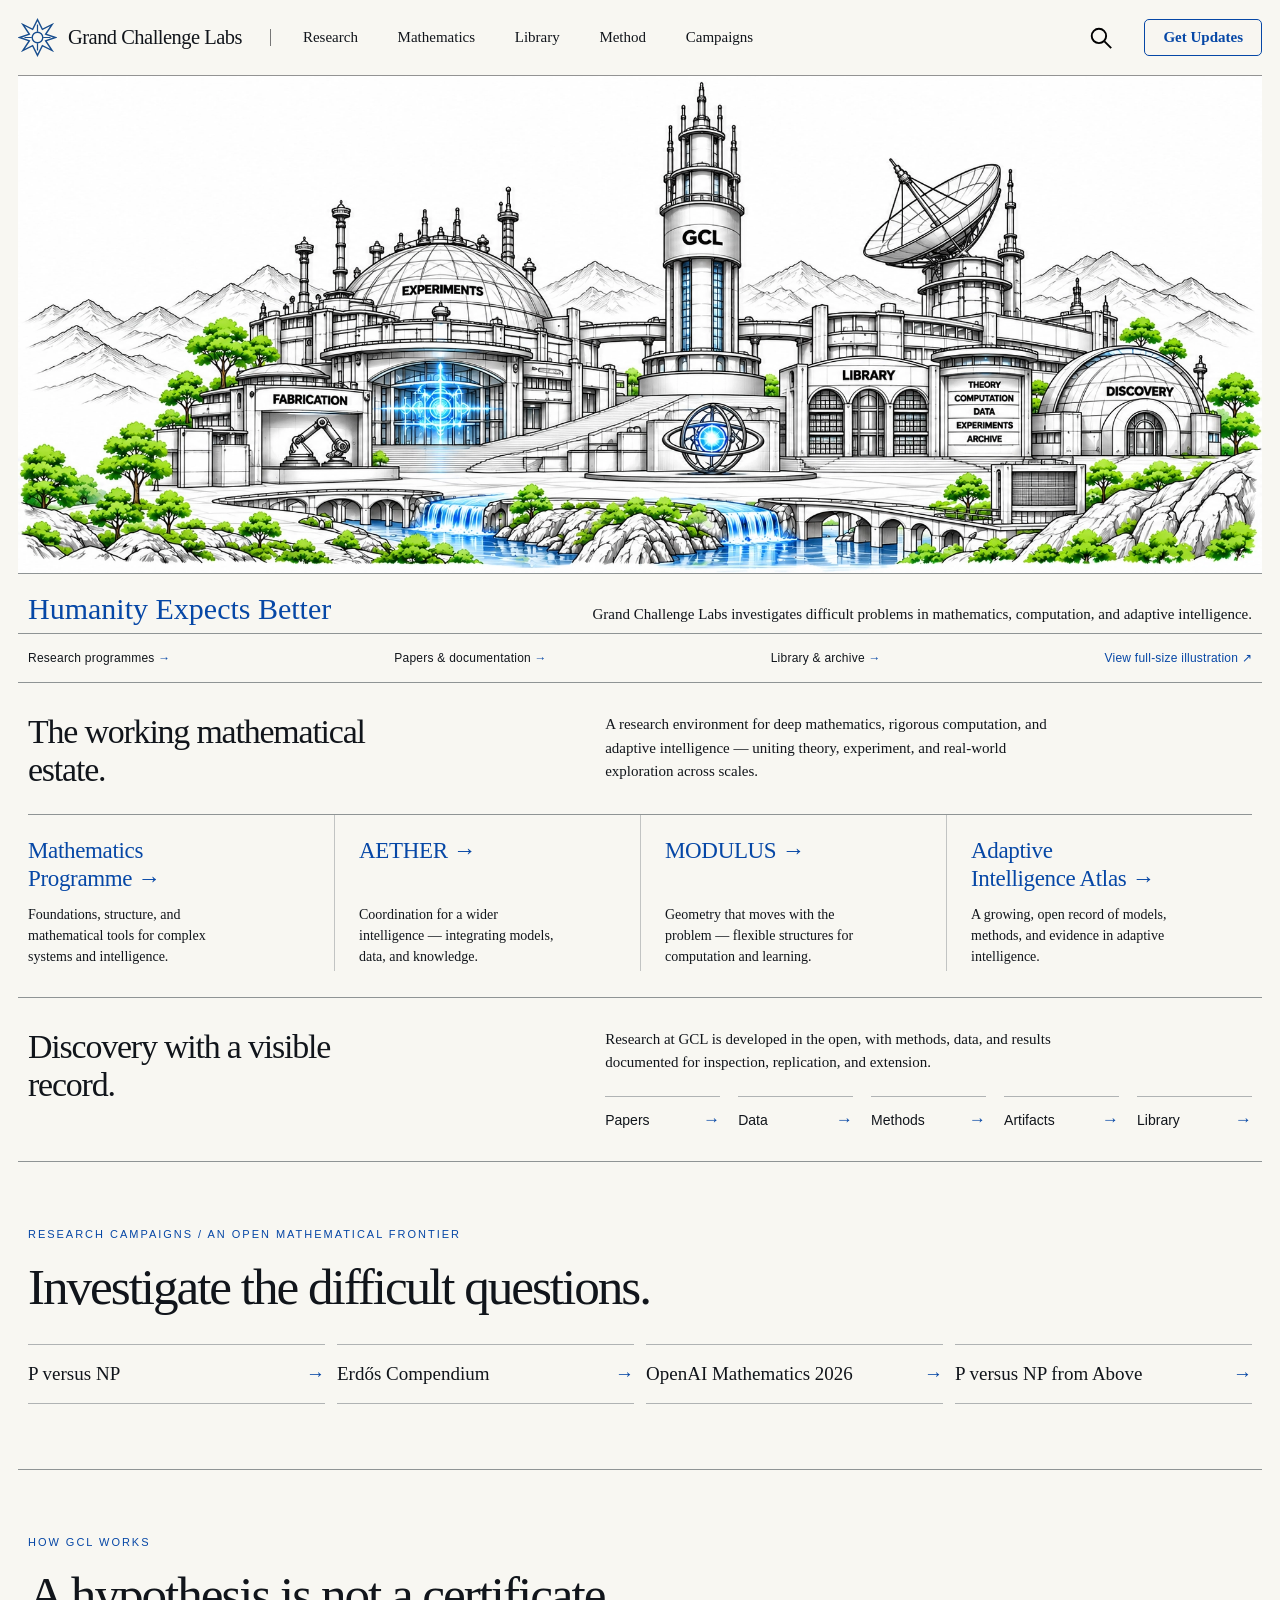
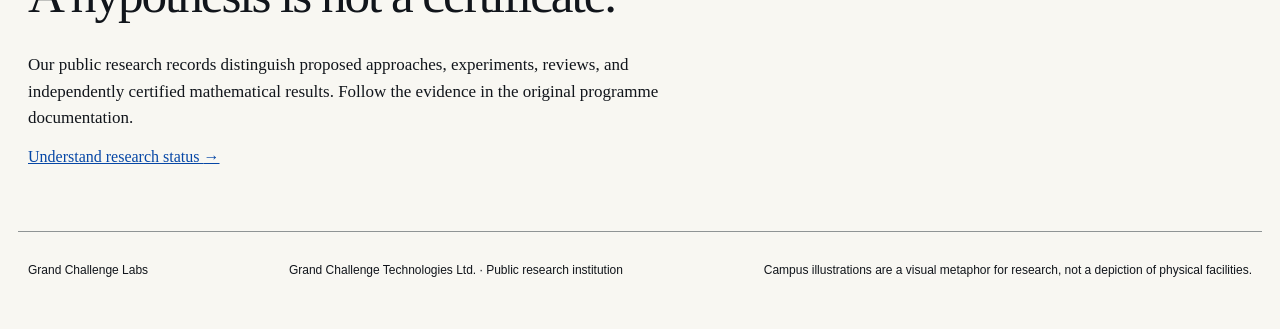
==== commit cb7eb4f6: "Rebalance research and record sections with compact editorial layout" ====
--- a/index.html
+++ b/index.html
@@ -54,6 +54,46 @@
 .hero-introduction p{margin:0;font-size:15px;line-height:1.5}
 .hero-introduction .hero-motto{font-size:clamp(21px,2.4vw,30px);color:var(--blue);white-space:nowrap;line-height:1.2}
 @media(max-width:690px){.hero-introduction{display:block;padding-top:16px}.hero-introduction p+p{margin-top:9px}}
+
+/* Compact editorial sections: shared alignment, readable copy, natural height. */
+.estate{display:block;padding:30px 10px 26px}
+.estate-intro{display:grid;grid-template-columns:minmax(0,.9fr) minmax(0,1.1fr);align-items:start;gap:48px;padding:0 0 25px}
+.estate h2,.record h2{font-size:clamp(28px,2.65vw,38px);line-height:1.12;letter-spacing:-.035em;max-width:21ch;margin:0}
+.estate-intro p,.record-copy p{font-size:15px;line-height:1.55;max-width:60ch;margin:0}
+.programme-grid{grid-template-columns:repeat(4,minmax(0,1fr));border-top:1px solid var(--rule)}
+.programme{min-height:0;padding:22px 24px 4px;border-left:1px solid #c2c4c3}
+.programme:first-child{border-left:0;padding-left:0}
+.programme:last-child{padding-right:0}
+.programme h3{font-size:23px;line-height:1.18;min-height:2.36em;margin:0 0 12px;letter-spacing:-.015em}
+.programme p{font-size:14px;line-height:1.5;max-width:29ch}
+.record{grid-template-columns:minmax(0,.9fr) minmax(0,1.1fr);gap:48px;min-height:0;padding:30px 10px}
+.record-title,.record-copy{padding:0;border:0}
+.record-links{display:grid;grid-template-columns:repeat(5,minmax(0,1fr));gap:18px;margin-top:22px}
+.record-links a{display:flex;align-items:center;justify-content:space-between;gap:8px;text-align:left;border-top:1px solid #b0b3b4;padding:12px 0 0;font:14px/1.3 var(--sans)}
+.record-links a span{font-size:17px;height:auto;color:var(--blue)}
+.record-links a:hover{color:var(--blue)}
+@media(max-width:900px){
+ .estate-intro,.record{grid-template-columns:minmax(0,1fr) minmax(0,1fr);gap:28px}
+ .programme-grid{grid-template-columns:repeat(2,minmax(0,1fr));row-gap:24px}
+ .programme{padding:20px 22px 0}
+ .programme:nth-child(odd){padding-left:0;border-left:0}
+ .programme:nth-child(even){padding-right:0}
+ .programme:nth-child(n+3){border-top:1px solid #c2c4c3}
+ .programme h3{min-height:0}
+ .record-links{grid-template-columns:repeat(3,minmax(0,1fr));gap:14px}
+}
+@media(max-width:600px){
+ .estate{padding:24px 4px}
+ .estate-intro{grid-template-columns:1fr;gap:14px;padding-bottom:22px}
+ .estate h2,.record h2{font-size:30px;max-width:22ch}
+ .estate-intro p,.record-copy p{font-size:14px}
+ .programme{padding:18px 16px 0}
+ .programme h3{font-size:20px;min-height:2.36em;margin-bottom:10px}
+ .programme p{font-size:13px;line-height:1.5}
+ .record{display:grid;grid-template-columns:1fr;gap:16px;padding:24px 4px}
+ .record-links{grid-template-columns:repeat(3,minmax(0,1fr));gap:14px;margin-top:18px}
+ .record-links a{font-size:13px}
+}
 </style>
   
 </head>
@@ -92,7 +132,7 @@
   <div class="rule"></div>
   <section id="research" class="estate" aria-labelledby="estate-title">
     <div class="estate-intro" id="mathematics">
-      <h2 id="estate-title">The working<br>mathematical estate.</h2><span class="blue-rule"></span>
+      <h2 id="estate-title">The working mathematical estate.</h2>
       <p>A research environment for deep mathematics, rigorous computation, and adaptive intelligence — uniting theory, experiment, and real-world exploration across scales.</p>
     </div>
     <div class="programme-grid">
@@ -115,9 +155,9 @@
     </div>
   </section>
   <section class="record" id="library" aria-labelledby="record-title">
-    <div class="record-title"><h2 id="record-title">Discovery with<br>a visible record.</h2><span class="blue-rule"></span></div>
+    <div class="record-title"><h2 id="record-title">Discovery with a visible record.</h2></div>
     <div class="record-copy"><p>Research at GCL is developed in the open, with methods, data, and results documented for inspection, replication, and extension.</p>
-      <div class="record-links"><a href="/MATH-PROGRAMME/documentaries/"><span aria-hidden="true">▤</span>Papers</a><a href="https://github.com/grandchallenge/MATHFORGE"><span aria-hidden="true">▥</span>Data</a><a href="https://github.com/grandchallenge/MATHSOLVE"><span aria-hidden="true">&lt;/&gt;</span>Methods</a><a href="https://github.com/grandchallenge/MATHCERT"><span aria-hidden="true">▱</span>Artifacts</a><a href="/MATH-PROGRAMME/"><span aria-hidden="true">▣</span>Library</a></div>
+      <div class="record-links"><a href="/MATH-PROGRAMME/documentaries/">Papers<span aria-hidden="true">→</span></a><a href="https://github.com/grandchallenge/MATHFORGE">Data<span aria-hidden="true">→</span></a><a href="https://github.com/grandchallenge/MATHSOLVE">Methods<span aria-hidden="true">→</span></a><a href="https://github.com/grandchallenge/MATHCERT">Artifacts<span aria-hidden="true">→</span></a><a href="/MATH-PROGRAMME/">Library<span aria-hidden="true">→</span></a></div>
     </div>
   </section>
   <section class="below" id="campaigns">
